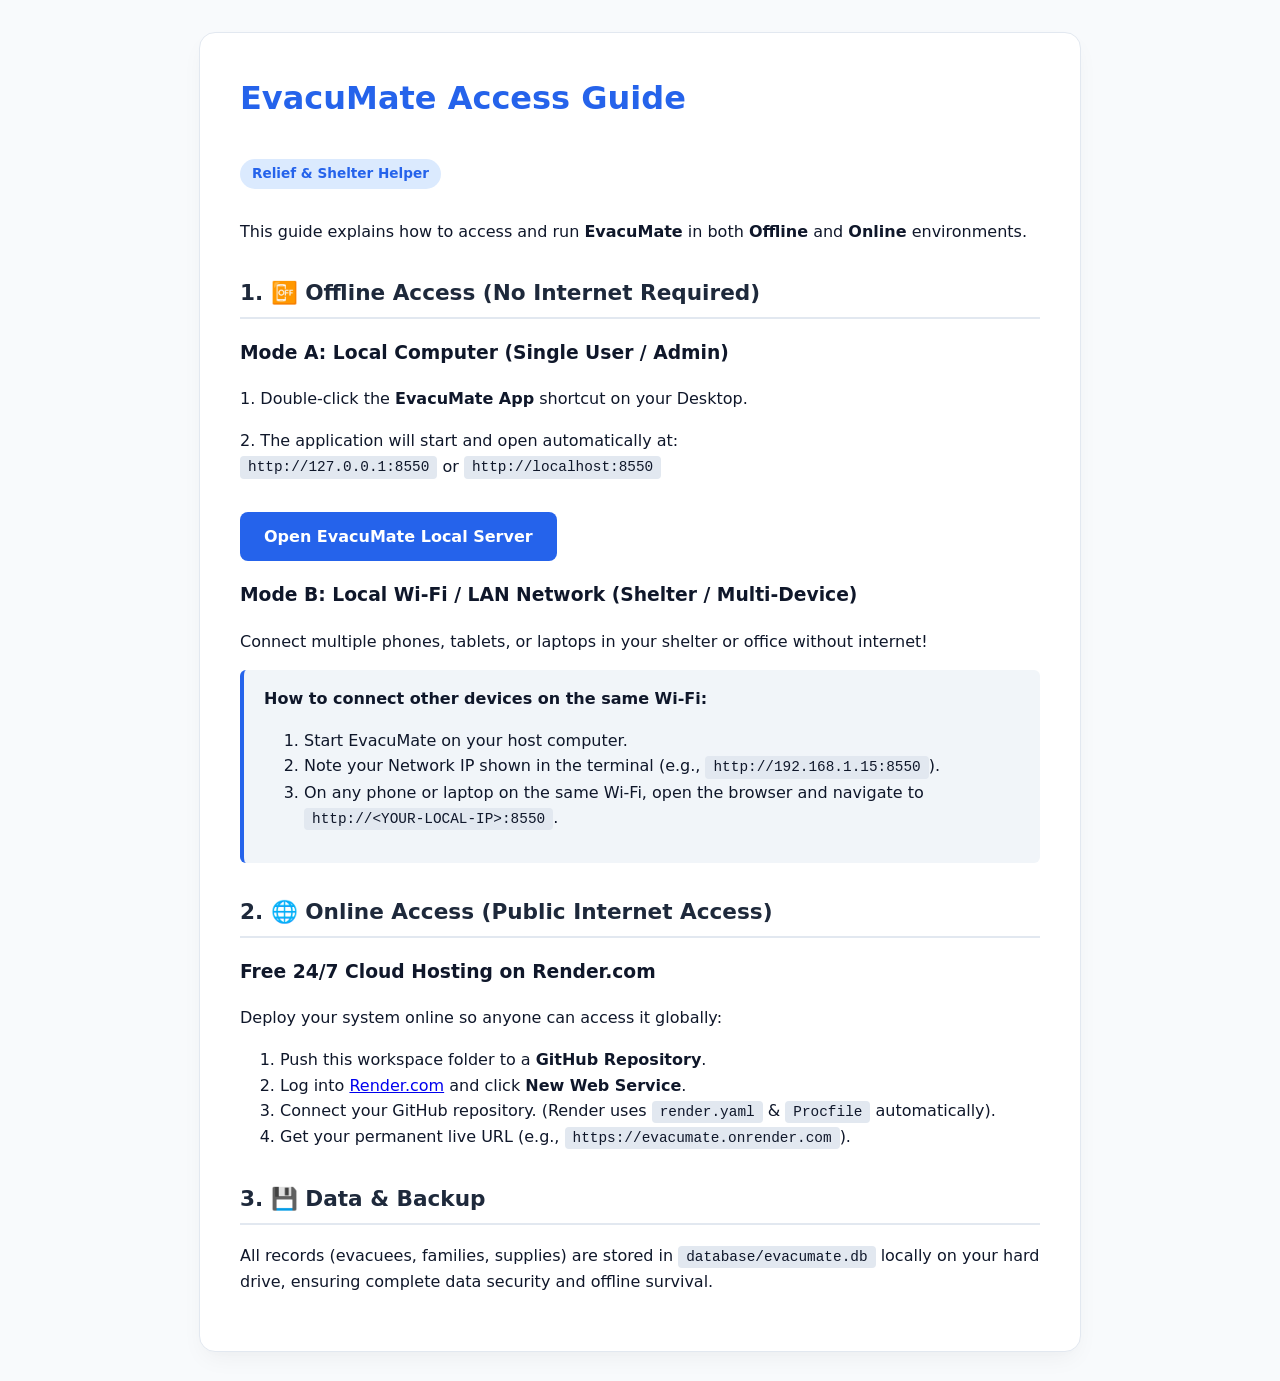
==== ONLINE_AND_OFFLINE_GUIDE.html @ 2c036bf6 "Initial EvacuMate project" ====
<!DOCTYPE html>
<html lang="en">
<head>
    <meta charset="UTF-8">
    <meta name="viewport" content="width=device-width, initial-scale=1.0">
    <title>EvacuMate - Online & Offline Access Guide</title>
    <style>
        :root {
            --primary: #2563eb;
            --primary-hover: #1d4ed8;
            --bg: #f8fafc;
            --card: #ffffff;
            --text: #0f172a;
            --muted: #64748b;
            --border: #e2e8f0;
            --success: #16a34a;
        }
        body {
            font-family: 'Segoe UI', system-ui, -apple-system, sans-serif;
            background: var(--bg);
            color: var(--text);
            line-height: 1.6;
            margin: 0;
            padding: 2rem 1rem;
        }
        .container {
            max-width: 800px;
            margin: 0 auto;
            background: var(--card);
            padding: 2.5rem;
            border-radius: 16px;
            box-shadow: 0 10px 25px -5px rgba(0,0,0,0.05), 0 8px 10px -6px rgba(0,0,0,0.01);
            border: 1px solid var(--border);
        }
        h1 {
            color: var(--primary);
            font-size: 2rem;
            margin-top: 0;
            display: flex;
            align-items: center;
            gap: 0.5rem;
        }
        h2 {
            font-size: 1.35rem;
            border-bottom: 2px solid var(--border);
            padding-bottom: 0.4rem;
            margin-top: 2rem;
            color: #1e293b;
        }
        .badge {
            display: inline-block;
            background: #dbeafe;
            color: var(--primary);
            padding: 0.25rem 0.75rem;
            border-radius: 9999px;
            font-size: 0.85rem;
            font-weight: 600;
        }
        .card-box {
            background: #f1f5f9;
            border-left: 4px solid var(--primary);
            padding: 1rem 1.25rem;
            border-radius: 6px;
            margin: 1rem 0;
        }
        code {
            background: #e2e8f0;
            padding: 0.2rem 0.5rem;
            border-radius: 4px;
            font-family: Consolas, monospace;
            font-size: 0.9em;
        }
        pre {
            background: #1e293b;
            color: #f8fafc;
            padding: 1rem;
            border-radius: 8px;
            overflow-x: auto;
        }
        pre code {
            background: transparent;
            color: inherit;
        }
        .btn {
            display: inline-block;
            background: var(--primary);
            color: white;
            padding: 0.75rem 1.5rem;
            border-radius: 8px;
            text-decoration: none;
            font-weight: 600;
            transition: background 0.2s;
            margin-top: 1rem;
        }
        .btn:hover {
            background: var(--primary-hover);
        }
    </style>
</head>
<body>
    <div class="container">
        <h1>EvacuMate Access Guide</h1>
        <p class="badge">Relief & Shelter Helper</p>
        <p>This guide explains how to access and run <strong>EvacuMate</strong> in both <strong>Offline</strong> and <strong>Online</strong> environments.</p>

        <h2>1. 📴 Offline Access (No Internet Required)</h2>
        <h3>Mode A: Local Computer (Single User / Admin)</h3>
        <p>1. Double-click the <strong>EvacuMate App</strong> shortcut on your Desktop.</p>
        <p>2. The application will start and open automatically at: <br>
           <code>http://127.0.0.1:8550</code> or <code>http://localhost:8550</code></p>
        <a href="http://127.0.0.1:8550" class="btn" target="_blank">Open EvacuMate Local Server</a>

        <h3>Mode B: Local Wi-Fi / LAN Network (Shelter / Multi-Device)</h3>
        <p>Connect multiple phones, tablets, or laptops in your shelter or office without internet!</p>
        <div class="card-box">
            <strong>How to connect other devices on the same Wi-Fi:</strong>
            <ol>
                <li>Start EvacuMate on your host computer.</li>
                <li>Note your Network IP shown in the terminal (e.g., <code>http://192.168.1.15:8550</code>).</li>
                <li>On any phone or laptop on the same Wi-Fi, open the browser and navigate to <code>http://&lt;YOUR-LOCAL-IP&gt;:8550</code>.</li>
            </ol>
        </div>

        <h2>2. 🌐 Online Access (Public Internet Access)</h2>
        <h3>Free 24/7 Cloud Hosting on Render.com</h3>
        <p>Deploy your system online so anyone can access it globally:</p>
        <ol>
            <li>Push this workspace folder to a <strong>GitHub Repository</strong>.</li>
            <li>Log into <a href="https://render.com" target="_blank">Render.com</a> and click <strong>New Web Service</strong>.</li>
            <li>Connect your GitHub repository. (Render uses <code>render.yaml</code> & <code>Procfile</code> automatically).</li>
            <li>Get your permanent live URL (e.g., <code>https://evacumate.onrender.com</code>).</li>
        </ol>

        <h2>3. 💾 Data & Backup</h2>
        <p>All records (evacuees, families, supplies) are stored in <code>database/evacumate.db</code> locally on your hard drive, ensuring complete data security and offline survival.</p>
    </div>
</body>
</html>
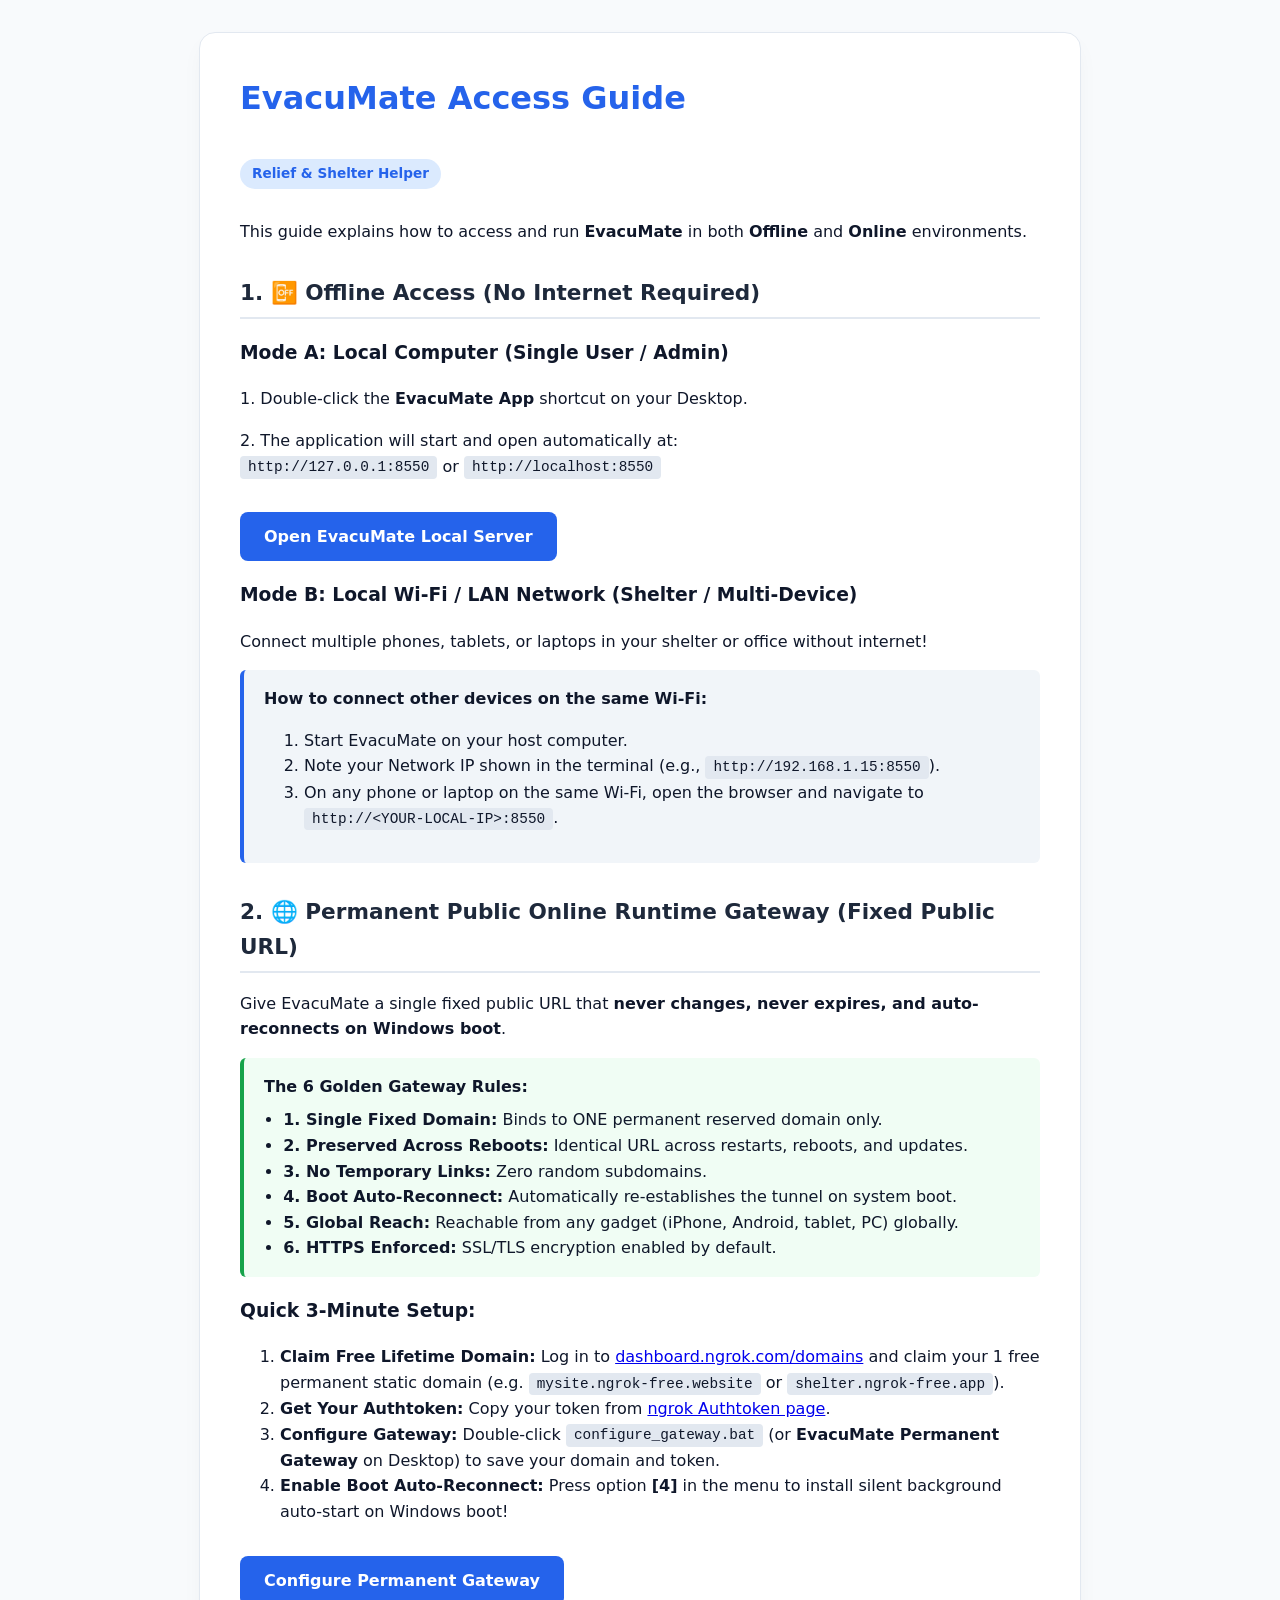
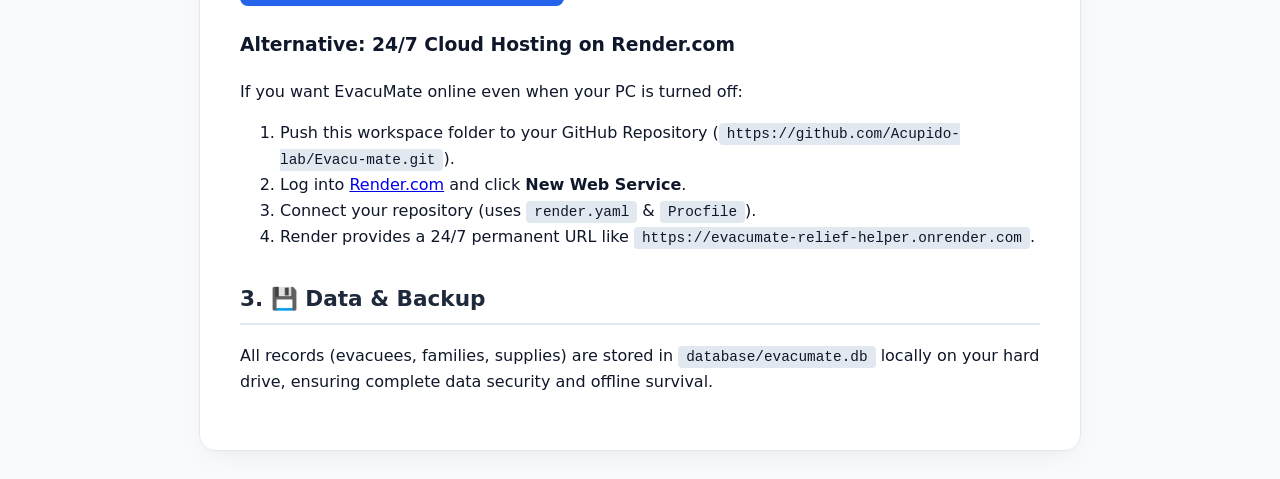
==== commit fff0e5fb: "Add Permanent Public Online Runtime Gateway with auto-reconnect on boot" ====
--- a/ONLINE_AND_OFFLINE_GUIDE.html
+++ b/ONLINE_AND_OFFLINE_GUIDE.html
@@ -121,14 +121,38 @@
             </ol>
         </div>
 
-        <h2>2. 🌐 Online Access (Public Internet Access)</h2>
-        <h3>Free 24/7 Cloud Hosting on Render.com</h3>
-        <p>Deploy your system online so anyone can access it globally:</p>
+        <h2>2. 🌐 Permanent Public Online Runtime Gateway (Fixed Public URL)</h2>
+        <p>Give EvacuMate a single fixed public URL that <strong>never changes, never expires, and auto-reconnects on Windows boot</strong>.</p>
+        
+        <div class="card-box" style="background: #f0fdf4; border-left: 4px solid var(--success);">
+            <strong>The 6 Golden Gateway Rules:</strong>
+            <ul style="margin: 0.5rem 0 0 1.2rem; padding: 0;">
+                <li><strong>1. Single Fixed Domain:</strong> Binds to ONE permanent reserved domain only.</li>
+                <li><strong>2. Preserved Across Reboots:</strong> Identical URL across restarts, reboots, and updates.</li>
+                <li><strong>3. No Temporary Links:</strong> Zero random subdomains.</li>
+                <li><strong>4. Boot Auto-Reconnect:</strong> Automatically re-establishes the tunnel on system boot.</li>
+                <li><strong>5. Global Reach:</strong> Reachable from any gadget (iPhone, Android, tablet, PC) globally.</li>
+                <li><strong>6. HTTPS Enforced:</strong> SSL/TLS encryption enabled by default.</li>
+            </ul>
+        </div>
+
+        <h3>Quick 3-Minute Setup:</h3>
         <ol>
-            <li>Push this workspace folder to a <strong>GitHub Repository</strong>.</li>
+            <li><strong>Claim Free Lifetime Domain:</strong> Log in to <a href="https://dashboard.ngrok.com/domains" target="_blank">dashboard.ngrok.com/domains</a> and claim your 1 free permanent static domain (e.g. <code>mysite.ngrok-free.website</code> or <code>shelter.ngrok-free.app</code>).</li>
+            <li><strong>Get Your Authtoken:</strong> Copy your token from <a href="https://dashboard.ngrok.com/get-started/your-authtoken" target="_blank">ngrok Authtoken page</a>.</li>
+            <li><strong>Configure Gateway:</strong> Double-click <code>configure_gateway.bat</code> (or <strong>EvacuMate Permanent Gateway</strong> on Desktop) to save your domain and token.</li>
+            <li><strong>Enable Boot Auto-Reconnect:</strong> Press option <strong>[4]</strong> in the menu to install silent background auto-start on Windows boot!</li>
+        </ol>
+
+        <a href="configure_gateway.bat" class="btn">Configure Permanent Gateway</a>
+
+        <h3 style="margin-top: 1.5rem;">Alternative: 24/7 Cloud Hosting on Render.com</h3>
+        <p>If you want EvacuMate online even when your PC is turned off:</p>
+        <ol>
+            <li>Push this workspace folder to your GitHub Repository (<code>https://github.com/Acupido-lab/Evacu-mate.git</code>).</li>
             <li>Log into <a href="https://render.com" target="_blank">Render.com</a> and click <strong>New Web Service</strong>.</li>
-            <li>Connect your GitHub repository. (Render uses <code>render.yaml</code> & <code>Procfile</code> automatically).</li>
-            <li>Get your permanent live URL (e.g., <code>https://evacumate.onrender.com</code>).</li>
+            <li>Connect your repository (uses <code>render.yaml</code> &amp; <code>Procfile</code>).</li>
+            <li>Render provides a 24/7 permanent URL like <code>https://evacumate-relief-helper.onrender.com</code>.</li>
         </ol>
 
         <h2>3. 💾 Data & Backup</h2>
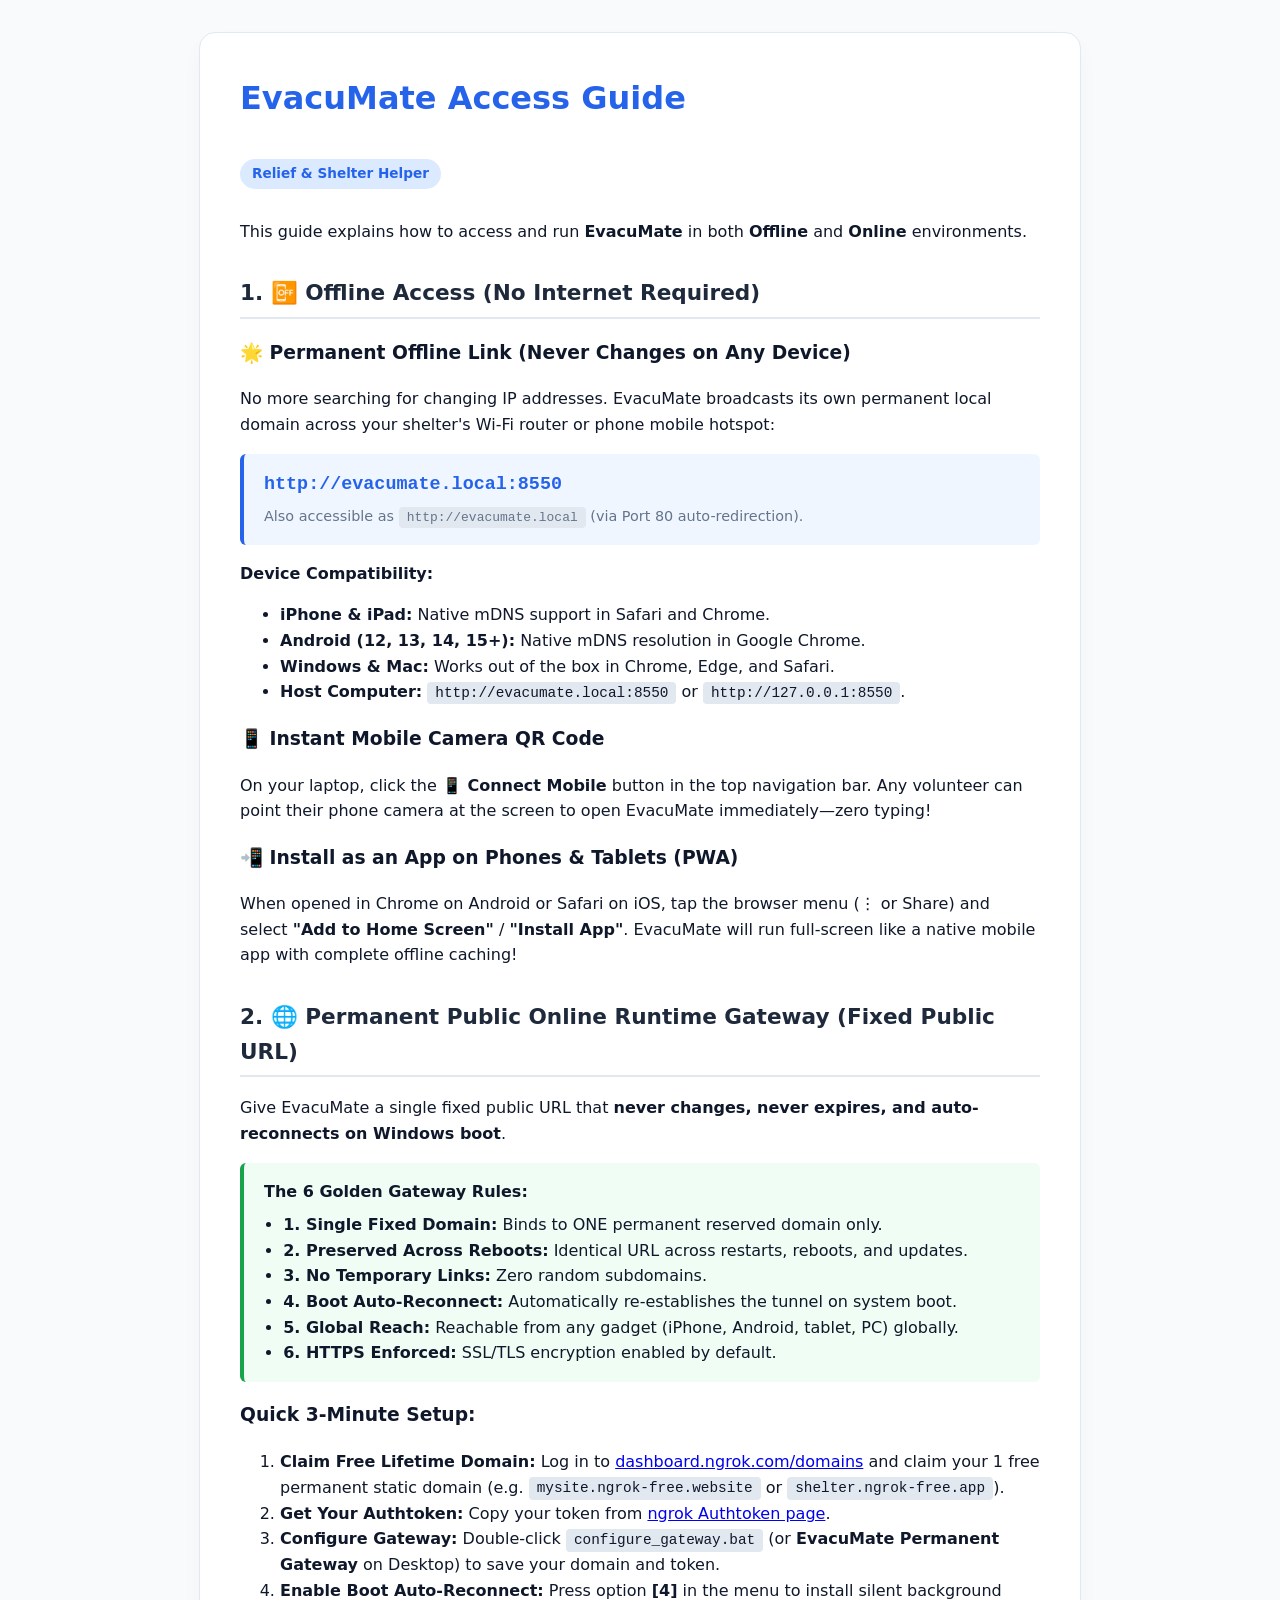
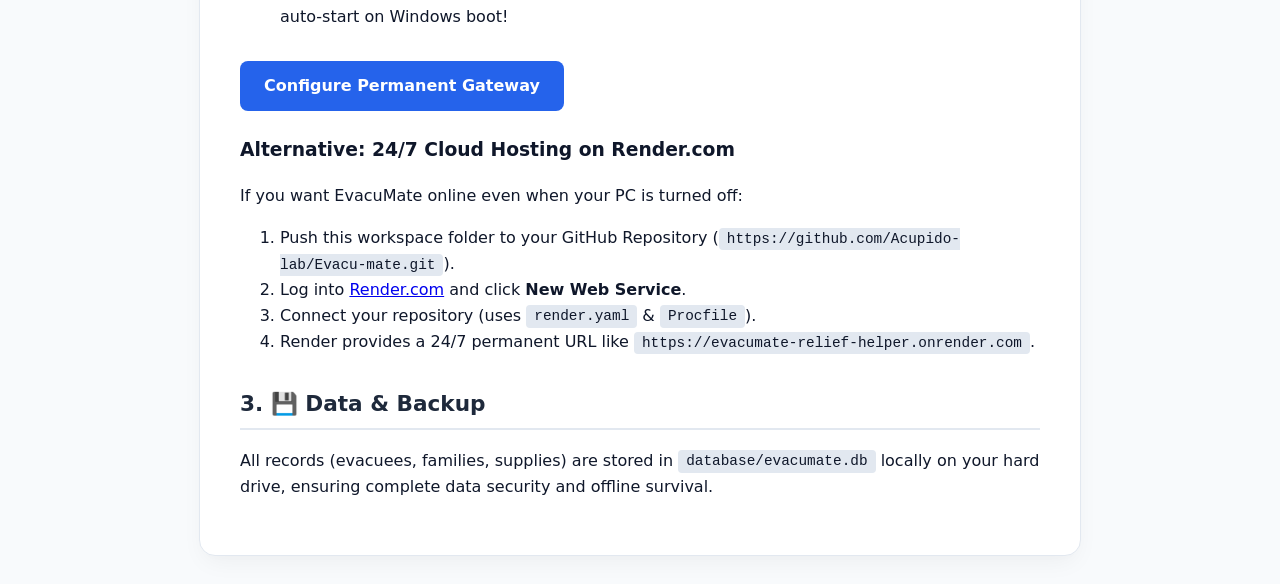
==== commit e5dad2fa: "Add permanent offline link (http://evacumate.local:8550), mDNS broadcast, PWA offline caching, and m" ====
--- a/ONLINE_AND_OFFLINE_GUIDE.html
+++ b/ONLINE_AND_OFFLINE_GUIDE.html
@@ -104,22 +104,27 @@
         <p>This guide explains how to access and run <strong>EvacuMate</strong> in both <strong>Offline</strong> and <strong>Online</strong> environments.</p>
 
         <h2>1. 📴 Offline Access (No Internet Required)</h2>
-        <h3>Mode A: Local Computer (Single User / Admin)</h3>
-        <p>1. Double-click the <strong>EvacuMate App</strong> shortcut on your Desktop.</p>
-        <p>2. The application will start and open automatically at: <br>
-           <code>http://127.0.0.1:8550</code> or <code>http://localhost:8550</code></p>
-        <a href="http://127.0.0.1:8550" class="btn" target="_blank">Open EvacuMate Local Server</a>
+        <h3>🌟 Permanent Offline Link (Never Changes on Any Device)</h3>
+        <p>No more searching for changing IP addresses. EvacuMate broadcasts its own permanent local domain across your shelter's Wi-Fi router or phone mobile hotspot:</p>
+        <div class="card-box" style="background:#eff6ff; border-left:4px solid var(--primary);">
+            <div style="font-size:1.15rem; font-weight:700; color:var(--primary); font-family:Consolas, monospace;">http://evacumate.local:8550</div>
+            <p style="margin:6px 0 0; font-size:0.9rem; color:var(--muted);">
+                Also accessible as <code>http://evacumate.local</code> (via Port 80 auto-redirection).
+            </p>
+        </div>
+        <p><strong>Device Compatibility:</strong></p>
+        <ul>
+            <li><strong>iPhone &amp; iPad:</strong> Native mDNS support in Safari and Chrome.</li>
+            <li><strong>Android (12, 13, 14, 15+):</strong> Native mDNS resolution in Google Chrome.</li>
+            <li><strong>Windows &amp; Mac:</strong> Works out of the box in Chrome, Edge, and Safari.</li>
+            <li><strong>Host Computer:</strong> <code>http://evacumate.local:8550</code> or <code>http://127.0.0.1:8550</code>.</li>
+        </ul>
 
-        <h3>Mode B: Local Wi-Fi / LAN Network (Shelter / Multi-Device)</h3>
-        <p>Connect multiple phones, tablets, or laptops in your shelter or office without internet!</p>
-        <div class="card-box">
-            <strong>How to connect other devices on the same Wi-Fi:</strong>
-            <ol>
-                <li>Start EvacuMate on your host computer.</li>
-                <li>Note your Network IP shown in the terminal (e.g., <code>http://192.168.1.15:8550</code>).</li>
-                <li>On any phone or laptop on the same Wi-Fi, open the browser and navigate to <code>http://&lt;YOUR-LOCAL-IP&gt;:8550</code>.</li>
-            </ol>
-        </div>
+        <h3>📱 Instant Mobile Camera QR Code</h3>
+        <p>On your laptop, click the <strong>📱 Connect Mobile</strong> button in the top navigation bar. Any volunteer can point their phone camera at the screen to open EvacuMate immediately—zero typing!</p>
+
+        <h3>📲 Install as an App on Phones &amp; Tablets (PWA)</h3>
+        <p>When opened in Chrome on Android or Safari on iOS, tap the browser menu (⋮ or Share) and select <strong>"Add to Home Screen"</strong> / <strong>"Install App"</strong>. EvacuMate will run full-screen like a native mobile app with complete offline caching!</p>
 
         <h2>2. 🌐 Permanent Public Online Runtime Gateway (Fixed Public URL)</h2>
         <p>Give EvacuMate a single fixed public URL that <strong>never changes, never expires, and auto-reconnects on Windows boot</strong>.</p>
